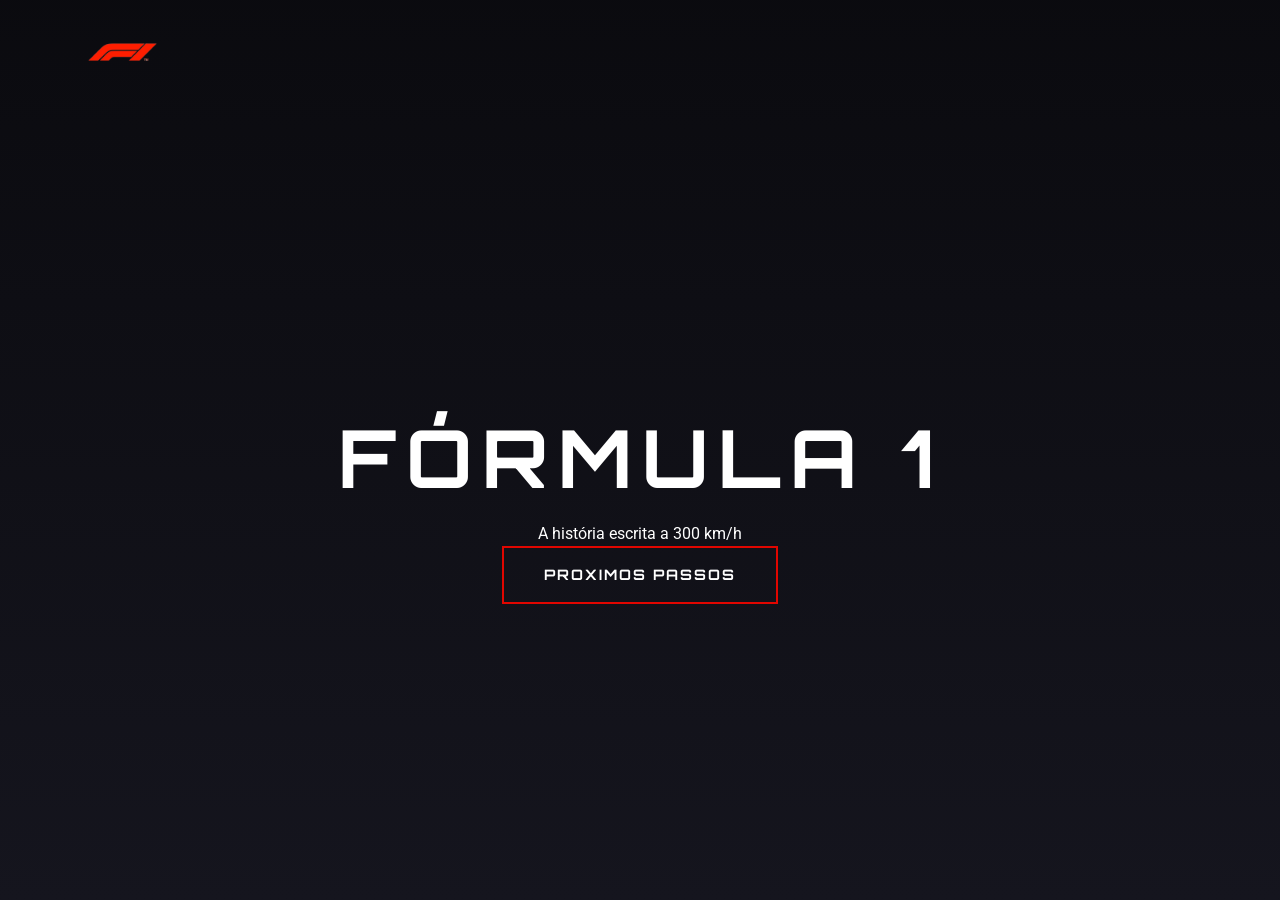
==== Index.html @ 5eb8baef "indo" ====
<!DOCTYPE html>
<html lang="pt-br">
<head>
    <meta charset="UTF-8">
    <meta name="viewport" content="width=device-width, initial-scale=1.0">
    <title>A Odisséia da Fórmula 1</title>
    <link rel="stylesheet" href="style.css">
    <link href="https://fonts.googleapis.com/css2?family=Orbitron:wght@400;700&family=Roboto:wght@300;400;700&display=swap" rel="stylesheet">
</head>
<body>

    <header class="hero-section">
        <div class="overlay"></div>
        <nav class="navbar">
            <img class="logo" src="imagens/f1_logo.png" alt="F1 Logo">
            <div class="nav-links">
            </div>
        </nav>
        
        <div class="hero-content">
            <h1>Fórmula 1</h1>
            <p>A história escrita a 300 km/h</p>
            <a href="Historia/historia.html" class="btn-scroll">Proximos passos</a>
        </div>
    </header>
</body>
</html>
---- style.css ----
:root {
    --f1-red: #e10600;
    --dark-carbon: #15151e;
    --silver: #949498;
    --white: #ffffff;
}

* { margin: 0; padding: 0; box-sizing: border-box; }

body {
    font-family: 'Roboto', sans-serif;
    background-color: var(--dark-carbon);
    color: var(--white);
    line-height: 1.6;
}

/* Hero Section */
.hero-section {
    height: 100vh;
    background: url('https://64.media.tumblr.com/07321ce7fe49520548fd63d4b057b62f/tumblr_nlku10bAC91snbxmfo1_400.gif') center/cover no-repeat;
    display: flex;
    flex-direction: column;
    position: relative;
}

.overlay {
    position: absolute;
    top: 0; left: 0; width: 100%; height: 100%;
    background: linear-gradient(to bottom, rgba(0,0,0,0.5), var(--dark-carbon));
}

.navbar {
    display: flex;
    justify-content: space-between;
    padding: 2rem 5%;
    z-index: 10;
}

.logo { height: 40px; }

.nav-links a {
    color: white;
    text-decoration: none;
    margin-left: 20px;
    font-weight: bold;
    text-transform: uppercase;
    font-size: 0.8rem;
}

.hero-content {
    z-index: 1;
    margin: auto;
    text-align: center;
}

.hero-content h1 {
    font-family: 'Orbitron', sans-serif;
    font-size: 5rem;
    letter-spacing: 10px;
    text-transform: uppercase;
}

/* O Botão Proximos Passos */
.btn-scroll {
    display: inline-block;
    padding: 15px 40px;
    background-color: transparent;
    color: #ffffff;
    text-decoration: none;
    font-family: 'Orbitron', sans-serif;
    font-weight: 700;
    font-size: 0.9rem;
    letter-spacing: 2px;
    text-transform: uppercase;
    border: 2px solid #e10600; /* Vermelho F1 */
    position: relative;
    transition: all 0.4s ease;
    overflow: hidden;
    cursor: pointer;
    z-index: 1;
}

/* Efeito de preenchimento ao passar o mouse (Hover) */
.btn-scroll::before {
    content: '';
    position: absolute;
    top: 0;
    left: -100%;
    width: 100%;
    height: 100%;
    background-color: #e10600;
    transition: all 0.4s ease;
    z-index: -1;
}

.btn-scroll:hover {
    color: #fff;
    box-shadow: 0 0 20px rgba(225, 6, 0, 0.6);
    transform: translateY(-3px); /* Leve pulo para cima */
}

.btn-scroll:hover::before {
    left: 0;
}

.btn-scroll:active {
    transform: translateY(-1px);
}
/* Layout de Conteúdo */
.container { padding: 5rem 10%; }

.section-content {
    display: flex;
    align-items: center;
    gap: 4rem;
    margin-bottom: 8rem;
}

.reverse { flex-direction: row-reverse; }

.text-block h2 {
    font-family: 'Orbitron', sans-serif;
    color: var(--f1-red);
    margin-bottom: 1.5rem;
    font-size: 2rem;
}

.image-block img {
    width: 100%;
    border-radius: 10px;
    box-shadow: 0 20px 50px rgba(0,0,0,0.5);
    filter: grayscale(30%);
    transition: 0.5s;
}

.image-block img:hover { filter: grayscale(0%); transform: scale(1.02); }

/* Grid de Estatísticas */
.stats-grid {
    display: grid;
    grid-template-columns: repeat(auto-fit, minmax(200px, 1fr));
    gap: 2rem;
    text-align: center;
    border-top: 1px solid #333;
    padding-top: 4rem;
}

.stat-card h3 {
    font-size: 3rem;
    color: var(--f1-red);
    font-family: 'Orbitron', sans-serif;
}

footer {
    text-align: center;
    padding: 3rem;
    background: #000;
    font-size: 0.8rem;
    color: var(--silver);
}
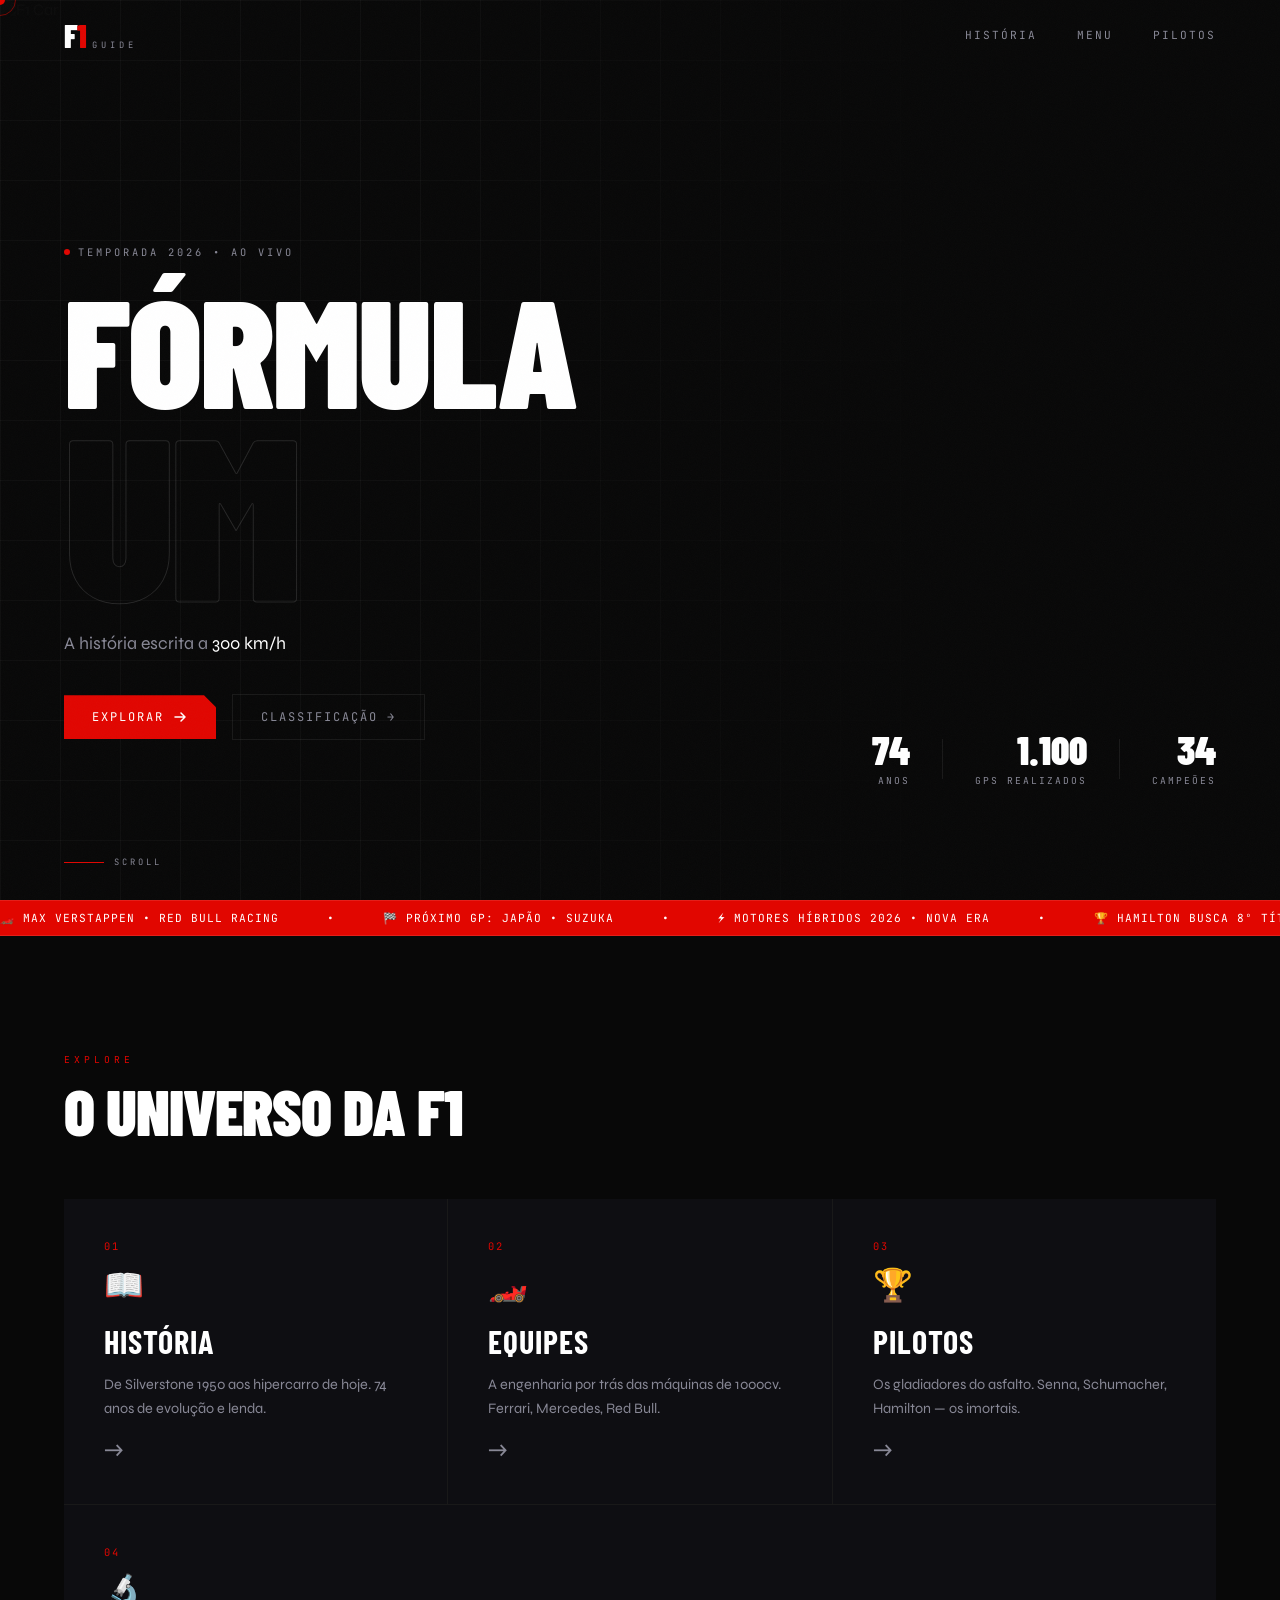
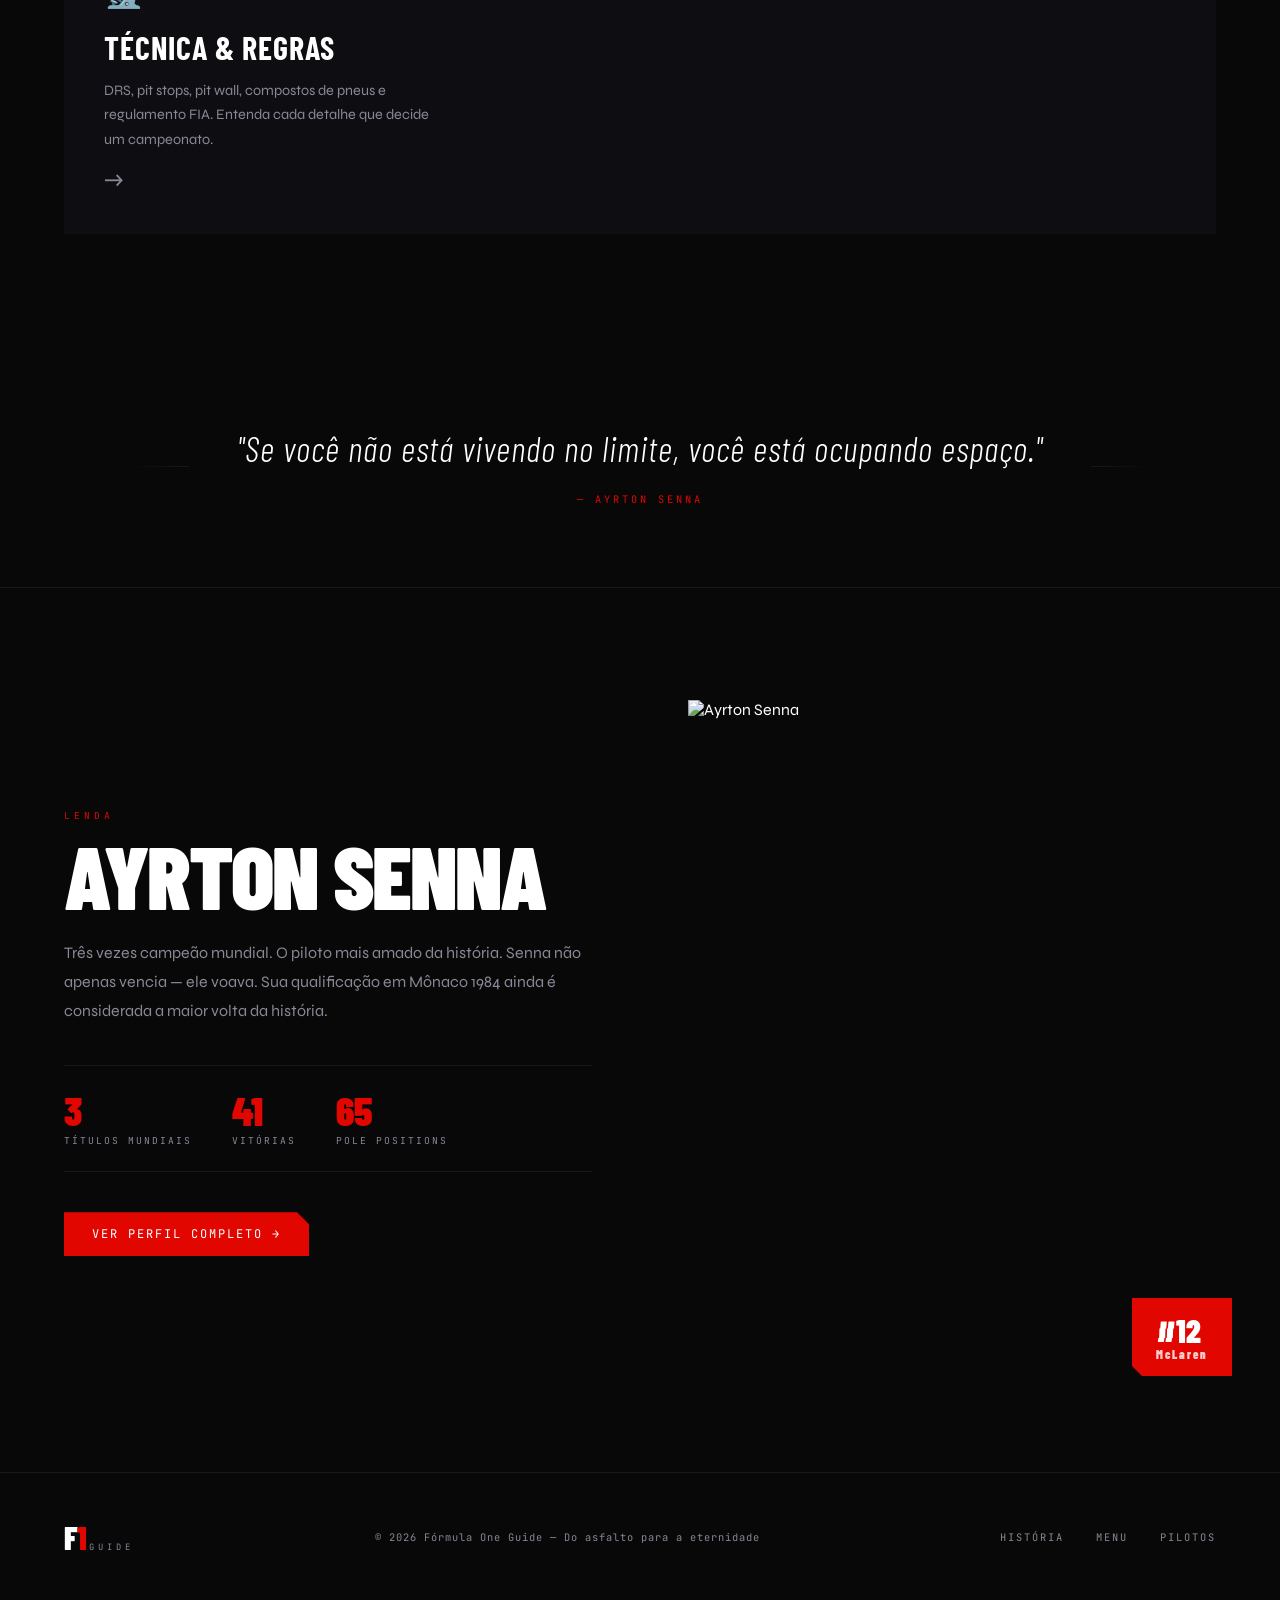
==== commit fe8f6c41: "v2" ====
--- a/Index.html
+++ b/Index.html
@@ -3,25 +3,196 @@
 <head>
     <meta charset="UTF-8">
     <meta name="viewport" content="width=device-width, initial-scale=1.0">
-    <title>A Odisséia da Fórmula 1</title>
+    <title>F1 Guide | A Odisseia da Velocidade</title>
     <link rel="stylesheet" href="style.css">
-    <link href="https://fonts.googleapis.com/css2?family=Orbitron:wght@400;700&family=Roboto:wght@300;400;700&display=swap" rel="stylesheet">
+    <link href="https://fonts.googleapis.com/css2?family=Barlow+Condensed:ital,wght@0,300;0,700;0,900;1,700&family=Syne:wght@400;700;800&family=JetBrains+Mono:wght@300;400&display=swap" rel="stylesheet">
 </head>
 <body>
 
-    <header class="hero-section">
-        <div class="overlay"></div>
-        <nav class="navbar">
-            <img class="logo" src="imagens/f1_logo.png" alt="F1 Logo">
+    <div id="scrollProgress"></div>
+
+    <!-- Cursor personalizado -->
+    <div class="cursor" id="cursor"></div>
+    <div class="cursor-trail" id="cursorTrail"></div>
+
+    <!-- Noise overlay -->
+    <div class="noise-overlay"></div>
+
+    <header class="hero">
+        <nav class="navbar" id="navbar">
+            <a href="index.html" class="logo-link">
+                <span class="logo-text">F<span class="logo-accent">1</span></span>
+                <span class="logo-sub">GUIDE</span>
+            </a>
             <div class="nav-links">
+                <a href="historia/historia.html" class="nav-item">História</a>
+                <a href="menu/menu.html" class="nav-item">Menu</a>
+                <a href="pilotos/senna.html" class="nav-item">Pilotos</a>
             </div>
+            <button class="nav-toggle" id="navToggle" aria-label="Menu">
+                <span></span><span></span><span></span>
+            </button>
         </nav>
-        
+
+        <div class="hero-bg">
+            <div class="hero-video-wrap">
+                <img src="https://64.media.tumblr.com/07321ce7fe49520548fd63d4b057b62f/tumblr_nlku10bAC91snbxmfo1_400.gif" alt="F1 Car" class="hero-img">
+            </div>
+            <div class="hero-gradient"></div>
+            <div class="hero-grid"></div>
+        </div>
+
         <div class="hero-content">
-            <h1>Fórmula 1</h1>
-            <p>A história escrita a 300 km/h</p>
-            <a href="Historia/historia.html" class="btn-scroll">Proximos passos</a>
+            <div class="hero-tag">
+                <span class="tag-dot"></span>
+                <span>TEMPORADA 2026 • AO VIVO</span>
+            </div>
+            <h1 class="hero-title">
+                <span class="title-line line-1">FÓRMULA</span>
+                <span class="title-line line-2">UM</span>
+            </h1>
+            <p class="hero-sub">A história escrita a <em>300 km/h</em></p>
+            <div class="hero-cta">
+                <a href="historia/historia.html" class="btn-primary">
+                    <span>Explorar</span>
+                    <svg width="16" height="16" viewBox="0 0 16 16" fill="none">
+                        <path d="M3 8h10M9 4l4 4-4 4" stroke="currentColor" stroke-width="1.5" stroke-linecap="round" stroke-linejoin="round"/>
+                    </svg>
+                </a>
+                <a href="classificacao/classificacao.html" class="btn-ghost">Classificação →</a>
+            </div>
+        </div>
+
+        <div class="hero-stats">
+            <div class="hstat"><span class="hstat-num" data-target="74">0</span><span class="hstat-label">Anos</span></div>
+            <div class="hstat-divider"></div>
+            <div class="hstat"><span class="hstat-num" data-target="1100">0</span><span class="hstat-label">GPs Realizados</span></div>
+            <div class="hstat-divider"></div>
+            <div class="hstat"><span class="hstat-num" data-target="34">0</span><span class="hstat-label">Campeões</span></div>
+        </div>
+
+        <div class="scroll-indicator">
+            <div class="scroll-line"></div>
+            <span>SCROLL</span>
         </div>
     </header>
+
+    <!-- Ticker -->
+    <div class="ticker-wrap">
+        <div class="ticker" id="ticker">
+            <span>🏎️ MAX VERSTAPPEN • RED BULL RACING</span>
+            <span>•</span>
+            <span>🏁 PRÓXIMO GP: JAPÃO • SUZUKA</span>
+            <span>•</span>
+            <span>⚡ MOTORES HÍBRIDOS 2026 • NOVA ERA</span>
+            <span>•</span>
+            <span>🏆 HAMILTON BUSCA 8º TÍTULO</span>
+            <span>•</span>
+            <span>🔴 FERRARI SF-24 • VOLTA AO TOPO</span>
+            <span>•</span>
+            <span>🏎️ MAX VERSTAPPEN • RED BULL RACING</span>
+            <span>•</span>
+            <span>🏁 PRÓXIMO GP: JAPÃO • SUZUKA</span>
+            <span>•</span>
+            <span>⚡ MOTORES HÍBRIDOS 2026 • NOVA ERA</span>
+            <span>•</span>
+        </div>
+    </div>
+
+    <main>
+        <!-- Seção Features -->
+        <section class="features" id="features">
+            <div class="section-header">
+                <span class="section-tag">EXPLORE</span>
+                <h2>O Universo da F1</h2>
+            </div>
+            <div class="feature-grid">
+                <a href="historia/historia.html" class="feature-card" data-index="1">
+                    <div class="card-number">01</div>
+                    <div class="card-icon">📖</div>
+                    <h3>História</h3>
+                    <p>De Silverstone 1950 aos hipercarro de hoje. 74 anos de evolução e lenda.</p>
+                    <div class="card-arrow">→</div>
+                    <div class="card-hover-bg"></div>
+                </a>
+                <a href="equipes/equipes.html" class="feature-card" data-index="2">
+                    <div class="card-number">02</div>
+                    <div class="card-icon">🏎️</div>
+                    <h3>Equipes</h3>
+                    <p>A engenharia por trás das máquinas de 1000cv. Ferrari, Mercedes, Red Bull.</p>
+                    <div class="card-arrow">→</div>
+                    <div class="card-hover-bg"></div>
+                </a>
+                <a href="pilotos/senna.html" class="feature-card" data-index="3">
+                    <div class="card-number">03</div>
+                    <div class="card-icon">🏆</div>
+                    <h3>Pilotos</h3>
+                    <p>Os gladiadores do asfalto. Senna, Schumacher, Hamilton — os imortais.</p>
+                    <div class="card-arrow">→</div>
+                    <div class="card-hover-bg"></div>
+                </a>
+                <a href="menu/menu.html" class="feature-card feature-card--wide" data-index="4">
+                    <div class="card-number">04</div>
+                    <div class="card-icon">🔬</div>
+                    <h3>Técnica & Regras</h3>
+                    <p>DRS, pit stops, pit wall, compostos de pneus e regulamento FIA. Entenda cada detalhe que decide um campeonato.</p>
+                    <div class="card-arrow">→</div>
+                    <div class="card-hover-bg"></div>
+                </a>
+            </div>
+        </section>
+
+        <!-- Seção Quote -->
+        <section class="quote-section">
+            <div class="quote-line"></div>
+            <blockquote>
+                <p>"Se você não está vivendo no limite, você está ocupando espaço."</p>
+                <cite>— Ayrton Senna</cite>
+            </blockquote>
+            <div class="quote-line"></div>
+        </section>
+
+        <!-- Seção Piloto Destaque -->
+        <section class="spotlight">
+            <div class="spotlight-text">
+                <span class="section-tag">LENDA</span>
+                <h2>Ayrton Senna</h2>
+                <p class="spotlight-desc">Três vezes campeão mundial. O piloto mais amado da história. Senna não apenas vencia — ele voava. Sua qualificação em Mônaco 1984 ainda é considerada a maior volta da história.</p>
+                <div class="spotlight-stats">
+                    <div class="sp-stat"><strong>3</strong><span>Títulos Mundiais</span></div>
+                    <div class="sp-stat"><strong>41</strong><span>Vitórias</span></div>
+                    <div class="sp-stat"><strong>65</strong><span>Pole Positions</span></div>
+                </div>
+                <a href="pilotos/senna.html" class="btn-primary">Ver perfil completo →</a>
+            </div>
+            <div class="spotlight-img">
+                <div class="img-frame">
+                    <img src="https://upload.wikimedia.org/wikipedia/commons/thumb/3/38/Ayrton_Senna_1991_Canada.jpg/800px-Ayrton_Senna_1991_Canada.jpg" alt="Ayrton Senna">
+                    <div class="img-overlay"></div>
+                </div>
+                <div class="img-badge">
+                    <span>#12</span>
+                    <span>McLaren</span>
+                </div>
+            </div>
+        </section>
+    </main>
+
+    <footer class="footer">
+        <div class="footer-inner">
+            <div class="footer-logo">
+                <span class="logo-text">F<span class="logo-accent">1</span></span>
+                <span class="logo-sub">GUIDE</span>
+            </div>
+            <p class="footer-copy">© 2026 Fórmula One Guide — Do asfalto para a eternidade</p>
+            <div class="footer-links">
+                <a href="historia/historia.html">História</a>
+                <a href="menu/menu.html">Menu</a>
+                <a href="pilotos/senna.html">Pilotos</a>
+            </div>
+        </div>
+    </footer>
+
+    <script src="script.js"></script>
 </body>
 </html>
--- a/style.css
+++ b/style.css
@@ -1,160 +1,961 @@
+/* ============================================================
+   F1 GUIDE — style.css
+   Aesthetic: Industrial Precision × Racing Heritage
+   ============================================================ */
+
+@import url('https://fonts.googleapis.com/css2?family=Barlow+Condensed:ital,wght@0,300;0,700;0,900;1,700&family=Syne:wght@400;700;800&family=JetBrains+Mono:wght@300;400&display=swap');
+
+/* ── Variables ── */
 :root {
-    --f1-red: #e10600;
-    --dark-carbon: #15151e;
-    --silver: #949498;
-    --white: #ffffff;
-}
-
-* { margin: 0; padding: 0; box-sizing: border-box; }
+    --red:        #e10600;
+    --red-dim:    #9b0400;
+    --black:      #080808;
+    --carbon:     #0e0e12;
+    --surface:    #13131a;
+    --surface-2:  #1c1c26;
+    --border:     rgba(255,255,255,0.07);
+    --white:      #ffffff;
+    --muted:      #888896;
+    --accent:     #f5c518;
+
+    --font-display: 'Barlow Condensed', sans-serif;
+    --font-ui:      'Syne', sans-serif;
+    --font-mono:    'JetBrains Mono', monospace;
+
+    --ease-out: cubic-bezier(0.16, 1, 0.3, 1);
+    --ease-spring: cubic-bezier(0.34, 1.56, 0.64, 1);
+}
+
+/* ── Reset ── */
+*, *::before, *::after { margin: 0; padding: 0; box-sizing: border-box; }
+
+html { scroll-behavior: smooth; }
 
 body {
-    font-family: 'Roboto', sans-serif;
-    background-color: var(--dark-carbon);
+    background: var(--black);
     color: var(--white);
-    line-height: 1.6;
-}
-
-/* Hero Section */
-.hero-section {
+    font-family: var(--font-ui);
+    cursor: none;
+    overflow-x: hidden;
+}
+
+a { text-decoration: none; color: inherit; }
+
+/* ── Custom Cursor ── */
+.cursor {
+    width: 10px; height: 10px;
+    background: var(--red);
+    border-radius: 50%;
+    position: fixed;
+    top: 0; left: 0;
+    pointer-events: none;
+    z-index: 9999;
+    transform: translate(-50%, -50%);
+    transition: width 0.2s, height 0.2s, background 0.2s;
+    mix-blend-mode: normal;
+}
+
+.cursor-trail {
+    width: 32px; height: 32px;
+    border: 1px solid rgba(225,6,0,0.5);
+    border-radius: 50%;
+    position: fixed;
+    top: 0; left: 0;
+    pointer-events: none;
+    z-index: 9998;
+    transform: translate(-50%, -50%);
+    transition: all 0.12s var(--ease-out);
+}
+
+body:has(a:hover) .cursor,
+body:has(.btn-primary:hover) .cursor { width: 20px; height: 20px; }
+
+body:has(a:hover) .cursor-trail { width: 50px; height: 50px; border-color: var(--red); }
+
+/* ── Noise Overlay ── */
+.noise-overlay {
+    position: fixed;
+    inset: 0;
+    pointer-events: none;
+    z-index: 9997;
+    opacity: 0.025;
+    background-image: url("data:image/svg+xml,%3Csvg viewBox='0 0 256 256' xmlns='http://www.w3.org/2000/svg'%3E%3Cfilter id='noise'%3E%3CfeTurbulence type='fractalNoise' baseFrequency='0.9' numOctaves='4' stitchTiles='stitch'/%3E%3C/filter%3E%3Crect width='100%25' height='100%25' filter='url(%23noise)'/%3E%3C/svg%3E");
+    background-size: 200px 200px;
+}
+
+/* ============================================================
+   NAVBAR
+   ============================================================ */
+.navbar {
+    position: fixed;
+    top: 0; left: 0; right: 0;
+    z-index: 1000;
+    display: flex;
+    align-items: center;
+    justify-content: space-between;
+    padding: 1.2rem 5%;
+    transition: all 0.4s var(--ease-out);
+}
+
+.navbar.scrolled {
+    background: rgba(8,8,8,0.9);
+    backdrop-filter: blur(20px);
+    border-bottom: 1px solid var(--border);
+    padding: 0.8rem 5%;
+}
+
+.logo-link {
+    display: flex;
+    align-items: baseline;
+    gap: 6px;
+}
+
+.logo-text {
+    font-family: var(--font-display);
+    font-weight: 900;
+    font-size: 2rem;
+    letter-spacing: -1px;
+    line-height: 1;
+}
+
+.logo-accent { color: var(--red); }
+
+.logo-sub {
+    font-family: var(--font-mono);
+    font-size: 0.55rem;
+    letter-spacing: 4px;
+    color: var(--muted);
+    text-transform: uppercase;
+}
+
+.nav-links {
+    display: flex;
+    gap: 2.5rem;
+}
+
+.nav-item {
+    font-family: var(--font-mono);
+    font-size: 0.7rem;
+    letter-spacing: 2px;
+    text-transform: uppercase;
+    color: var(--muted);
+    transition: color 0.2s;
+    position: relative;
+}
+
+.nav-item::after {
+    content: '';
+    position: absolute;
+    bottom: -3px; left: 0;
+    width: 0; height: 1px;
+    background: var(--red);
+    transition: width 0.3s var(--ease-out);
+}
+
+.nav-item:hover { color: var(--white); }
+.nav-item:hover::after { width: 100%; }
+
+.nav-toggle {
+    display: none;
+    flex-direction: column;
+    gap: 5px;
+    background: none;
+    border: none;
+    cursor: pointer;
+    padding: 5px;
+}
+
+.nav-toggle span {
+    display: block;
+    width: 24px; height: 1.5px;
+    background: var(--white);
+    transition: all 0.3s;
+}
+
+/* ============================================================
+   HERO
+   ============================================================ */
+.hero {
     height: 100vh;
-    background: url('https://64.media.tumblr.com/07321ce7fe49520548fd63d4b057b62f/tumblr_nlku10bAC91snbxmfo1_400.gif') center/cover no-repeat;
+    min-height: 700px;
+    position: relative;
     display: flex;
     flex-direction: column;
-    position: relative;
-}
-
-.overlay {
-    position: absolute;
-    top: 0; left: 0; width: 100%; height: 100%;
-    background: linear-gradient(to bottom, rgba(0,0,0,0.5), var(--dark-carbon));
-}
-
-.navbar {
-    display: flex;
-    justify-content: space-between;
-    padding: 2rem 5%;
-    z-index: 10;
-}
-
-.logo { height: 40px; }
-
-.nav-links a {
-    color: white;
-    text-decoration: none;
-    margin-left: 20px;
-    font-weight: bold;
-    text-transform: uppercase;
-    font-size: 0.8rem;
-}
-
-.hero-content {
-    z-index: 1;
-    margin: auto;
-    text-align: center;
-}
-
-.hero-content h1 {
-    font-family: 'Orbitron', sans-serif;
-    font-size: 5rem;
-    letter-spacing: 10px;
-    text-transform: uppercase;
-}
-
-/* O Botão Proximos Passos */
-.btn-scroll {
-    display: inline-block;
-    padding: 15px 40px;
-    background-color: transparent;
-    color: #ffffff;
-    text-decoration: none;
-    font-family: 'Orbitron', sans-serif;
-    font-weight: 700;
-    font-size: 0.9rem;
-    letter-spacing: 2px;
-    text-transform: uppercase;
-    border: 2px solid #e10600; /* Vermelho F1 */
-    position: relative;
-    transition: all 0.4s ease;
+    justify-content: center;
     overflow: hidden;
-    cursor: pointer;
-    z-index: 1;
-}
-
-/* Efeito de preenchimento ao passar o mouse (Hover) */
-.btn-scroll::before {
-    content: '';
-    position: absolute;
-    top: 0;
-    left: -100%;
+}
+
+.hero-bg {
+    position: absolute;
+    inset: 0;
+    z-index: 0;
+}
+
+.hero-video-wrap {
+    position: absolute;
+    inset: 0;
+    overflow: hidden;
+}
+
+.hero-img {
     width: 100%;
     height: 100%;
-    background-color: #e10600;
-    transition: all 0.4s ease;
-    z-index: -1;
-}
-
-.btn-scroll:hover {
-    color: #fff;
-    box-shadow: 0 0 20px rgba(225, 6, 0, 0.6);
-    transform: translateY(-3px); /* Leve pulo para cima */
-}
-
-.btn-scroll:hover::before {
-    left: 0;
-}
-
-.btn-scroll:active {
-    transform: translateY(-1px);
-}
-/* Layout de Conteúdo */
-.container { padding: 5rem 10%; }
-
-.section-content {
-    display: flex;
+    object-fit: cover;
+    object-position: center;
+    filter: brightness(0.35) saturate(0.8);
+}
+
+.hero-gradient {
+    position: absolute;
+    inset: 0;
+    background:
+        linear-gradient(to right, rgba(8,8,8,0.95) 30%, transparent 80%),
+        linear-gradient(to top, var(--black) 0%, transparent 40%);
+}
+
+.hero-grid {
+    position: absolute;
+    inset: 0;
+    background-image:
+        linear-gradient(rgba(255,255,255,0.03) 1px, transparent 1px),
+        linear-gradient(90deg, rgba(255,255,255,0.03) 1px, transparent 1px);
+    background-size: 60px 60px;
+    mask-image: linear-gradient(to right, black 30%, transparent 80%);
+}
+
+.hero-content {
+    position: relative;
+    z-index: 2;
+    padding: 0 5%;
+    padding-top: 5rem;
+    max-width: 900px;
+}
+
+.hero-tag {
+    display: inline-flex;
     align-items: center;
-    gap: 4rem;
-    margin-bottom: 8rem;
-}
-
-.reverse { flex-direction: row-reverse; }
-
-.text-block h2 {
-    font-family: 'Orbitron', sans-serif;
-    color: var(--f1-red);
+    gap: 8px;
+    font-family: var(--font-mono);
+    font-size: 0.65rem;
+    letter-spacing: 3px;
+    text-transform: uppercase;
+    color: var(--muted);
     margin-bottom: 1.5rem;
+    animation: fadeUp 0.8s var(--ease-out) 0.2s both;
+}
+
+.tag-dot {
+    width: 6px; height: 6px;
+    background: var(--red);
+    border-radius: 50%;
+    animation: pulse 2s infinite;
+}
+
+@keyframes pulse {
+    0%, 100% { opacity: 1; transform: scale(1); }
+    50% { opacity: 0.5; transform: scale(0.8); }
+}
+
+.hero-title {
+    font-family: var(--font-display);
+    font-weight: 900;
+    text-transform: uppercase;
+    line-height: 0.85;
+    margin-bottom: 1.5rem;
+}
+
+.title-line {
+    display: block;
+}
+
+.line-1 {
+    font-size: clamp(5rem, 12vw, 11rem);
+    letter-spacing: -2px;
+    animation: slideIn 1s var(--ease-out) 0.3s both;
+    color: var(--white);
+}
+
+.line-2 {
+    font-size: clamp(7rem, 18vw, 16rem);
+    letter-spacing: -4px;
+    color: transparent;
+    -webkit-text-stroke: 2px var(--white);
+    animation: slideIn 1s var(--ease-out) 0.4s both;
+    opacity: 0.15;
+}
+
+@keyframes slideIn {
+    from { opacity: 0; transform: translateX(-40px); }
+    to { opacity: 1; transform: translateX(0); }
+}
+
+.line-2 { opacity: 1; color: transparent; -webkit-text-stroke: 1px rgba(255,255,255,0.12); }
+
+.hero-sub {
+    font-family: var(--font-ui);
+    font-size: 1.1rem;
+    color: var(--muted);
+    margin-bottom: 2.5rem;
+    animation: fadeUp 0.8s var(--ease-out) 0.5s both;
+}
+
+.hero-sub em { color: var(--white); font-style: normal; }
+
+.hero-cta {
+    display: flex;
+    gap: 1rem;
+    align-items: center;
+    animation: fadeUp 0.8s var(--ease-out) 0.6s both;
+}
+
+/* Buttons */
+.btn-primary {
+    display: inline-flex;
+    align-items: center;
+    gap: 8px;
+    padding: 14px 28px;
+    background: var(--red);
+    color: var(--white);
+    font-family: var(--font-mono);
+    font-size: 0.75rem;
+    letter-spacing: 2px;
+    text-transform: uppercase;
+    transition: all 0.3s var(--ease-out);
+    clip-path: polygon(0 0, calc(100% - 12px) 0, 100% 12px, 100% 100%, 0 100%);
+}
+
+.btn-primary:hover {
+    background: var(--white);
+    color: var(--black);
+    transform: translateY(-2px);
+}
+
+.btn-ghost {
+    display: inline-flex;
+    align-items: center;
+    padding: 14px 28px;
+    border: 1px solid var(--border);
+    color: var(--muted);
+    font-family: var(--font-mono);
+    font-size: 0.75rem;
+    letter-spacing: 2px;
+    text-transform: uppercase;
+    transition: all 0.3s;
+}
+
+.btn-ghost:hover {
+    border-color: var(--white);
+    color: var(--white);
+}
+
+/* Hero Stats */
+.hero-stats {
+    position: absolute;
+    bottom: 7rem;
+    right: 5%;
+    z-index: 2;
+    display: flex;
+    align-items: center;
+    gap: 2rem;
+    animation: fadeUp 0.8s var(--ease-out) 0.8s both;
+}
+
+.hstat {
+    text-align: right;
+}
+
+.hstat-num {
+    display: block;
+    font-family: var(--font-display);
+    font-size: 2.5rem;
+    font-weight: 900;
+    line-height: 1;
+    color: var(--white);
+}
+
+.hstat-label {
+    font-family: var(--font-mono);
+    font-size: 0.6rem;
+    letter-spacing: 2px;
+    text-transform: uppercase;
+    color: var(--muted);
+}
+
+.hstat-divider {
+    width: 1px; height: 40px;
+    background: var(--border);
+}
+
+/* Scroll Indicator */
+.scroll-indicator {
+    position: absolute;
+    bottom: 2rem;
+    left: 5%;
+    z-index: 2;
+    display: flex;
+    align-items: center;
+    gap: 10px;
+    font-family: var(--font-mono);
+    font-size: 0.55rem;
+    letter-spacing: 3px;
+    color: var(--muted);
+    animation: fadeUp 1s var(--ease-out) 1s both;
+}
+
+.scroll-line {
+    width: 40px; height: 1px;
+    background: var(--red);
+    position: relative;
+    overflow: hidden;
+}
+
+.scroll-line::after {
+    content: '';
+    position: absolute;
+    top: 0; left: -100%;
+    width: 100%; height: 100%;
+    background: var(--white);
+    animation: scanline 2s infinite;
+}
+
+@keyframes scanline {
+    to { left: 200%; }
+}
+
+/* ============================================================
+   TICKER
+   ============================================================ */
+.ticker-wrap {
+    background: var(--red);
+    overflow: hidden;
+    padding: 10px 0;
+    border-top: 1px solid rgba(255,255,255,0.1);
+    border-bottom: 1px solid rgba(255,255,255,0.1);
+}
+
+.ticker {
+    display: flex;
+    gap: 3rem;
+    white-space: nowrap;
+    animation: ticker 30s linear infinite;
+    font-family: var(--font-mono);
+    font-size: 0.7rem;
+    letter-spacing: 1px;
+    text-transform: uppercase;
+}
+
+.ticker span { flex-shrink: 0; }
+
+@keyframes ticker {
+    from { transform: translateX(0); }
+    to { transform: translateX(-50%); }
+}
+
+/* ============================================================
+   FEATURES SECTION
+   ============================================================ */
+.features {
+    padding: 7rem 5%;
+}
+
+.section-header {
+    margin-bottom: 3.5rem;
+}
+
+.section-tag {
+    display: inline-block;
+    font-family: var(--font-mono);
+    font-size: 0.6rem;
+    letter-spacing: 4px;
+    text-transform: uppercase;
+    color: var(--red);
+    margin-bottom: 0.8rem;
+}
+
+.section-header h2 {
+    font-family: var(--font-display);
+    font-size: clamp(2.5rem, 5vw, 4.5rem);
+    font-weight: 900;
+    text-transform: uppercase;
+    letter-spacing: -1px;
+    line-height: 1;
+}
+
+.feature-grid {
+    display: grid;
+    grid-template-columns: repeat(3, 1fr);
+    grid-template-rows: auto auto;
+    gap: 1px;
+    background: var(--border);
+}
+
+.feature-card {
+    position: relative;
+    background: var(--carbon);
+    padding: 2.5rem;
+    display: flex;
+    flex-direction: column;
+    gap: 0.8rem;
+    overflow: hidden;
+    transition: all 0.4s var(--ease-out);
+    opacity: 0;
+    transform: translateY(20px);
+}
+
+.feature-card.visible {
+    opacity: 1;
+    transform: translateY(0);
+}
+
+.feature-card--wide {
+    grid-column: 1 / -1;
+}
+
+.feature-card:hover { background: var(--surface); }
+.feature-card:hover .card-arrow { transform: translateX(6px); color: var(--red); }
+.feature-card:hover .card-hover-bg { opacity: 1; }
+
+.card-hover-bg {
+    position: absolute;
+    top: 0; right: 0;
+    width: 40%; height: 100%;
+    background: linear-gradient(to left, rgba(225,6,0,0.04), transparent);
+    opacity: 0;
+    transition: opacity 0.4s;
+}
+
+.card-number {
+    font-family: var(--font-mono);
+    font-size: 0.65rem;
+    letter-spacing: 2px;
+    color: var(--red);
+}
+
+.card-icon {
     font-size: 2rem;
-}
-
-.image-block img {
+    margin-bottom: 0.3rem;
+}
+
+.feature-card h3 {
+    font-family: var(--font-display);
+    font-size: 2rem;
+    font-weight: 700;
+    text-transform: uppercase;
+    letter-spacing: 1px;
+}
+
+.feature-card p {
+    color: var(--muted);
+    font-size: 0.9rem;
+    line-height: 1.7;
+    max-width: 340px;
+}
+
+.card-arrow {
+    margin-top: auto;
+    font-size: 1.5rem;
+    transition: all 0.3s var(--ease-out);
+    color: var(--muted);
+}
+
+/* ============================================================
+   QUOTE SECTION
+   ============================================================ */
+.quote-section {
+    padding: 5rem 10%;
+    display: grid;
+    grid-template-columns: 1fr auto 1fr;
+    align-items: center;
+    gap: 3rem;
+}
+
+.quote-line {
+    height: 1px;
+    background: linear-gradient(to right, transparent, var(--border));
+}
+
+.quote-line:last-child {
+    background: linear-gradient(to left, transparent, var(--border));
+}
+
+blockquote {
+    text-align: center;
+    flex-shrink: 0;
+}
+
+blockquote p {
+    font-family: var(--font-display);
+    font-size: clamp(1.4rem, 3vw, 2.2rem);
+    font-style: italic;
+    font-weight: 300;
+    letter-spacing: 1px;
+    line-height: 1.3;
+    margin-bottom: 1rem;
+}
+
+blockquote cite {
+    font-family: var(--font-mono);
+    font-size: 0.65rem;
+    letter-spacing: 3px;
+    color: var(--red);
+    text-transform: uppercase;
+    font-style: normal;
+}
+
+/* ============================================================
+   SPOTLIGHT SECTION
+   ============================================================ */
+.spotlight {
+    padding: 7rem 5%;
+    display: grid;
+    grid-template-columns: 1fr 1fr;
+    gap: 6rem;
+    align-items: center;
+    border-top: 1px solid var(--border);
+}
+
+.spotlight-text .section-tag { margin-bottom: 0.8rem; }
+
+.spotlight-text h2 {
+    font-family: var(--font-display);
+    font-size: clamp(3.5rem, 7vw, 6rem);
+    font-weight: 900;
+    text-transform: uppercase;
+    letter-spacing: -2px;
+    line-height: 0.9;
+    margin-bottom: 1.5rem;
+}
+
+.spotlight-desc {
+    color: var(--muted);
+    font-size: 1rem;
+    line-height: 1.8;
+    margin-bottom: 2.5rem;
+}
+
+.spotlight-stats {
+    display: flex;
+    gap: 2.5rem;
+    margin-bottom: 2.5rem;
+    padding: 1.5rem 0;
+    border-top: 1px solid var(--border);
+    border-bottom: 1px solid var(--border);
+}
+
+.sp-stat {
+    display: flex;
+    flex-direction: column;
+    gap: 4px;
+}
+
+.sp-stat strong {
+    font-family: var(--font-display);
+    font-size: 2.5rem;
+    font-weight: 900;
+    color: var(--red);
+    line-height: 1;
+}
+
+.sp-stat span {
+    font-family: var(--font-mono);
+    font-size: 0.6rem;
+    letter-spacing: 2px;
+    text-transform: uppercase;
+    color: var(--muted);
+}
+
+.spotlight-img {
+    position: relative;
+}
+
+.img-frame {
+    position: relative;
+    overflow: hidden;
+    clip-path: polygon(0 0, calc(100% - 20px) 0, 100% 20px, 100% 100%, 20px 100%, 0 calc(100% - 20px));
+}
+
+.img-frame img {
     width: 100%;
-    border-radius: 10px;
-    box-shadow: 0 20px 50px rgba(0,0,0,0.5);
-    filter: grayscale(30%);
-    transition: 0.5s;
-}
-
-.image-block img:hover { filter: grayscale(0%); transform: scale(1.02); }
-
-/* Grid de Estatísticas */
-.stats-grid {
-    display: grid;
-    grid-template-columns: repeat(auto-fit, minmax(200px, 1fr));
+    aspect-ratio: 4/5;
+    object-fit: cover;
+    object-position: top;
+    filter: grayscale(20%);
+    transition: all 0.6s var(--ease-out);
+    display: block;
+}
+
+.img-frame:hover img {
+    transform: scale(1.04);
+    filter: grayscale(0%);
+}
+
+.img-overlay {
+    position: absolute;
+    inset: 0;
+    background: linear-gradient(to top, rgba(8,8,8,0.6) 0%, transparent 60%);
+}
+
+.img-badge {
+    position: absolute;
+    bottom: -1rem;
+    right: -1rem;
+    background: var(--red);
+    padding: 1rem 1.5rem;
+    display: flex;
+    flex-direction: column;
+    gap: 2px;
+    clip-path: polygon(0 0, 100% 0, 100% 100%, 10px 100%, 0 calc(100% - 10px));
+}
+
+.img-badge span {
+    font-family: var(--font-display);
+    font-weight: 900;
+    line-height: 1;
+}
+
+.img-badge span:first-child { font-size: 2rem; }
+.img-badge span:last-child { font-size: 0.75rem; letter-spacing: 2px; opacity: 0.8; }
+
+/* ============================================================
+   FOOTER
+   ============================================================ */
+.footer {
+    background: var(--black);
+    border-top: 1px solid var(--border);
+    padding: 3rem 5%;
+}
+
+.footer-inner {
+    display: flex;
+    align-items: center;
+    justify-content: space-between;
     gap: 2rem;
-    text-align: center;
-    border-top: 1px solid #333;
-    padding-top: 4rem;
-}
-
-.stat-card h3 {
-    font-size: 3rem;
-    color: var(--f1-red);
-    font-family: 'Orbitron', sans-serif;
-}
-
-footer {
-    text-align: center;
-    padding: 3rem;
-    background: #000;
-    font-size: 0.8rem;
-    color: var(--silver);
+    flex-wrap: wrap;
+}
+
+.footer-copy {
+    font-family: var(--font-mono);
+    font-size: 0.65rem;
+    letter-spacing: 1px;
+    color: var(--muted);
+}
+
+.footer-links {
+    display: flex;
+    gap: 2rem;
+}
+
+.footer-links a {
+    font-family: var(--font-mono);
+    font-size: 0.65rem;
+    letter-spacing: 2px;
+    text-transform: uppercase;
+    color: var(--muted);
+    transition: color 0.2s;
+}
+
+.footer-links a:hover { color: var(--red); }
+
+/* ============================================================
+   ANIMATIONS
+   ============================================================ */
+@keyframes fadeUp {
+    from { opacity: 0; transform: translateY(20px); }
+    to { opacity: 1; transform: translateY(0); }
+}
+
+/* ============================================================
+   RESPONSIVE
+   ============================================================ */
+@media (max-width: 900px) {
+    .nav-links { display: none; }
+    .nav-toggle { display: flex; }
+
+    .nav-links.open {
+        display: flex;
+        flex-direction: column;
+        position: fixed;
+        inset: 0;
+        background: var(--black);
+        justify-content: center;
+        align-items: center;
+        gap: 2.5rem;
+        z-index: 999;
+    }
+
+    .nav-links.open .nav-item {
+        font-size: 1rem;
+    }
+
+    .line-1 { font-size: 4.5rem; }
+    .line-2 { font-size: 7rem; }
+
+    .hero-stats {
+        bottom: 9rem;
+        right: 5%;
+        gap: 1rem;
+    }
+
+    .hstat-num { font-size: 1.8rem; }
+
+    .feature-grid {
+        grid-template-columns: 1fr;
+    }
+
+    .feature-card--wide { grid-column: 1; }
+
+    .spotlight {
+        grid-template-columns: 1fr;
+        gap: 3rem;
+    }
+
+    .spotlight-img { order: -1; }
+
+    .quote-section {
+        grid-template-columns: 1fr;
+        text-align: center;
+    }
+
+    .quote-line { display: none; }
+
+    .footer-inner {
+        flex-direction: column;
+        text-align: center;
+    }
+}
+
+@media (max-width: 600px) {
+    .hero-stats { display: none; }
+    .hero-cta { flex-direction: column; align-items: flex-start; }
+}
+
+/* ============================================================
+   ADIÇÕES v2.0 — Transições, Reveal, Mobile, Progresso
+   ============================================================ */
+
+/* ── Transição de página ────────────────────────────────── */
+body {
+    opacity: 0;
+    transition: opacity 0.35s ease;
+}
+
+body.page-loaded { opacity: 1; }
+
+body.page-exit {
+    opacity: 0;
+    transform: translateY(-8px);
+    transition: opacity 0.32s ease, transform 0.32s ease;
+}
+
+/* ── Scroll Progress Bar ─────────────────────────────────── */
+#scrollProgress {
+    position: fixed;
+    top: 0; left: 0;
+    height: 2px;
+    width: 0%;
+    background: var(--red);
+    z-index: 10000;
+    transition: width 0.1s linear;
+    box-shadow: 0 0 8px rgba(225,6,0,0.6);
+}
+
+/* ── Reveal universal ────────────────────────────────────── */
+.reveal {
+    opacity: 0;
+    transform: translateY(28px);
+    transition: opacity 0.65s var(--ease-out), transform 0.65s var(--ease-out);
+}
+
+.reveal.visible {
+    opacity: 1;
+    transform: translateY(0);
+}
+
+/* ── Nav active link ─────────────────────────────────────── */
+.nav-item.nav-active {
+    color: var(--white) !important;
+}
+.nav-item.nav-active::after { width: 100% !important; }
+
+/* ── Hamburger vira X ───────────────────────────────────── */
+.nav-toggle.active span:nth-child(1) {
+    transform: translateY(6.5px) rotate(45deg);
+}
+.nav-toggle.active span:nth-child(2) { opacity: 0; transform: scaleX(0); }
+.nav-toggle.active span:nth-child(3) {
+    transform: translateY(-6.5px) rotate(-45deg);
+}
+.nav-toggle span { transition: all 0.3s var(--ease-out); }
+
+/* ── Menu mobile melhorado ───────────────────────────────── */
+.nav-links.open {
+    animation: menuIn 0.35s var(--ease-out) both;
+}
+
+@keyframes menuIn {
+    from { opacity: 0; transform: scale(0.97); }
+    to   { opacity: 1; transform: scale(1); }
+}
+
+/* Link counter no mobile menu */
+.nav-links.open .nav-item {
+    font-size: 1.4rem !important;
+    letter-spacing: 4px;
+    color: var(--muted) !important;
+    transition: color 0.2s, transform 0.2s;
+}
+.nav-links.open .nav-item:hover {
+    color: var(--white) !important;
+    transform: translateX(6px);
+}
+
+/* Linha decorativa no topo do menu mobile */
+.nav-links.open::before {
+    content: 'NAVEGAÇÃO';
+    font-family: var(--font-mono);
+    font-size: 0.55rem;
+    letter-spacing: 5px;
+    color: var(--red);
+    margin-bottom: 1rem;
+}
+
+/* ── Mobile: cursor padrão ──────────────────────────────── */
+@media (max-width: 900px) {
+    body { cursor: default; }
+    .cursor, .cursor-trail { display: none !important; }
+
+    /* Hero mobile */
+    .hero-content { padding-top: 8rem; }
+    .line-1 { font-size: clamp(3rem, 14vw, 5rem); }
+    .line-2 { font-size: clamp(4.5rem, 20vw, 7rem); }
+    .hero-sub { font-size: 0.95rem; }
+
+    /* Botões empilhados no mobile */
+    .hero-cta {
+        flex-direction: column;
+        align-items: flex-start;
+        gap: 0.8rem;
+    }
+
+    /* Spotlight */
+    .spotlight { padding: 4rem 5%; }
+
+    /* Feature grid */
+    .feature-card { padding: 1.8rem; }
+    .feature-card h3 { font-size: 1.6rem; }
+
+    /* Footer */
+    .footer-inner { gap: 1.2rem; }
+    .footer-links { flex-wrap: wrap; justify-content: center; gap: 1.2rem; }
+}
+
+@media (max-width: 480px) {
+    .hero-stats { display: none; }
+    .btn-primary, .btn-ghost { width: 100%; justify-content: center; }
+    .features { padding: 4rem 5%; }
+    .section-header h2 { font-size: 2.2rem; }
+    .feature-grid { gap: 1px; }
+    .quote-section { padding: 3rem 5%; }
+    .spotlight-stats { gap: 1.5rem; flex-wrap: wrap; }
+    .sp-stat strong { font-size: 2rem; }
 }
